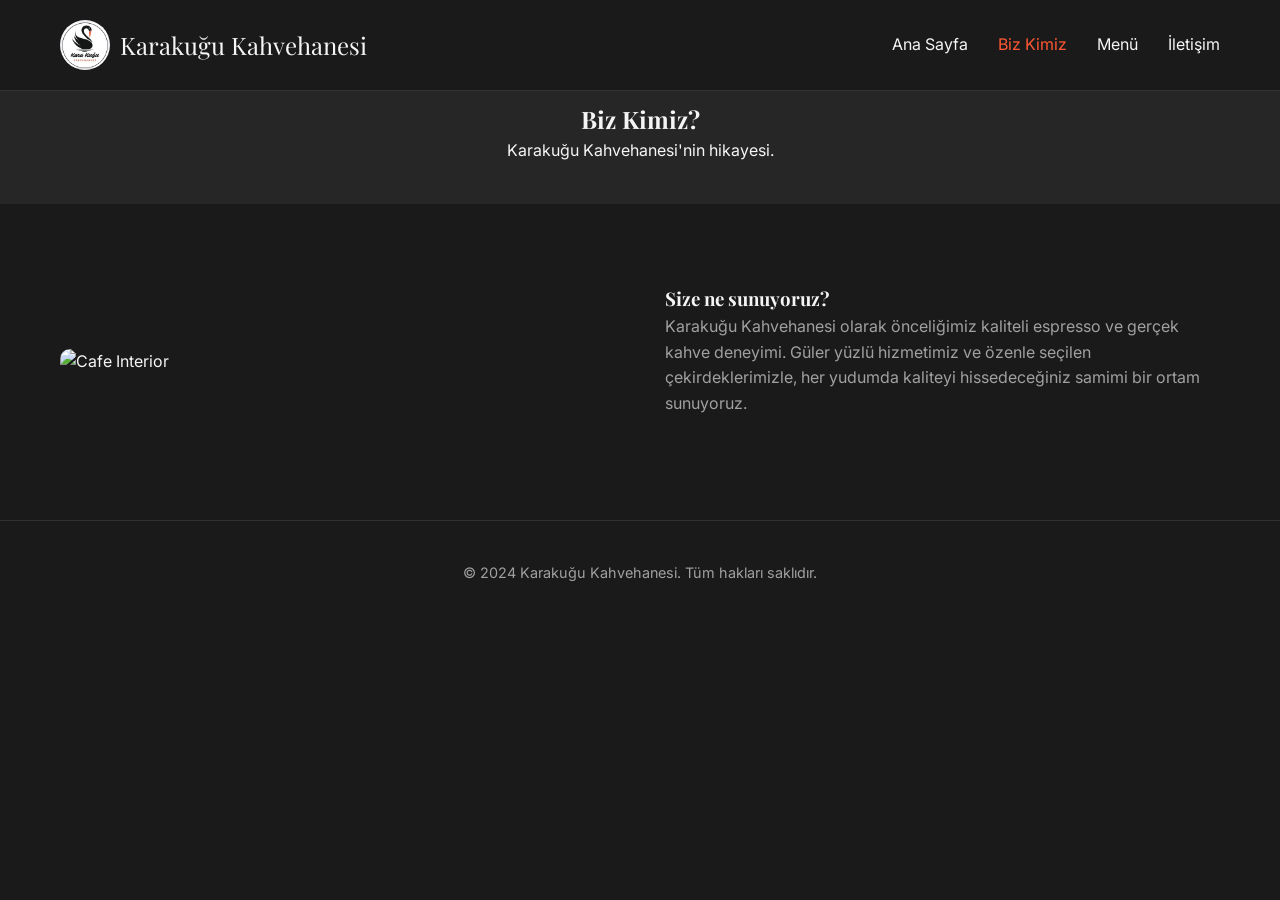
==== about/index.html @ eafd80fb "split sections into /about and /contact routes; update opening hours - Move about and contact sectio" ====
<!DOCTYPE html>
<html lang="tr">

<head>
    <meta charset="UTF-8">
    <meta name="viewport" content="width=device-width, initial-scale=1.0">
    <title>Biz Kimiz - Karakuğu Kahvehanesi</title>
    <link rel="icon" type="image/png" href="/assets/logo.png">
    <!-- Fonts -->
    <link rel="preconnect" href="https://fonts.googleapis.com">
    <link rel="preconnect" href="https://fonts.gstatic.com" crossorigin>
    <link
        href="https://fonts.googleapis.com/css2?family=Inter:wght@300;400;600&family=Playfair+Display:wght@700&display=swap"
        rel="stylesheet">
    <link rel="stylesheet" href="/style.css?v=3">
    <link rel="stylesheet" href="https://cdnjs.cloudflare.com/ajax/libs/font-awesome/6.0.0/css/all.min.css">
</head>

<body>

    <!-- Header -->
    <header>
        <div class="container">
            <nav>
                <a href="/" class="logo">
                    <img src="/assets/logo.png" alt="Karakuğu Logo">
                    <span>Karakuğu Kahvehanesi</span>
                </a>
                <ul class="nav-links">
                    <li><a href="/">Ana Sayfa</a></li>
                    <li><a href="/about" class="active" style="color: var(--accent-color);">Biz Kimiz</a></li>
                    <li><a href="/menu">Menü</a></li>
                    <li><a href="/contact">İletişim</a></li>
                </ul>
            </nav>
        </div>
    </header>

    <!-- Page Header -->
    <section class="page-header">
        <div class="container">
            <h1>Biz Kimiz?</h1>
            <p>Karakuğu Kahvehanesi'nin hikayesi.</p>
        </div>
    </section>

    <!-- About Content -->
    <section id="about">
        <div class="container">
            <div class="about-grid">
                <div class="about-image">
                    <img src="https://images.unsplash.com/photo-1497935586351-b67a49e012bf?q=80&w=2671&auto=format&fit=crop"
                        alt="Cafe Interior" style="width: 100%; border-radius: 10px;">
                </div>
                <div class="about-text">
                    <h3>Size ne sunuyoruz?</h3>
                    <p>Karakuğu Kahvehanesi olarak önceliğimiz kaliteli espresso ve gerçek kahve deneyimi. Güler yüzlü
                        hizmetimiz ve özenle seçilen çekirdeklerimizle, her yudumda kaliteyi hissedeceğiniz samimi bir
                        ortam sunuyoruz.</p>
                </div>
            </div>
        </div>
    </section>

    <footer>
        <div class="container">
            <p>&copy; 2024 Karakuğu Kahvehanesi. Tüm hakları saklıdır.</p>
        </div>
    </footer>

</body>

</html>
---- style.css ----
:root {
    --primary-color: #1a1a1a;
    --secondary-color: #f5f5f5;
    --accent-color: #ff5733;
    /* Orange-red from swan beak */
    --text-color: #f5f5f5;
    --muted-color: #a0a0a0;
    --card-bg: #262626;
    --font-heading: 'Playfair Display', serif;
    --font-body: 'Inter', sans-serif;
}

* {
    margin: 0;
    padding: 0;
    box-sizing: border-box;
}

body {
    background-color: var(--primary-color);
    color: var(--text-color);
    font-family: var(--font-body);
    line-height: 1.6;
    overflow-x: hidden;
}

h1,
h2,
h3,
h4 {
    font-family: var(--font-heading);
    font-weight: 700;
}

a {
    text-decoration: none;
    color: inherit;
    transition: 0.3s ease;
}

/* Utilities */
.container {
    max-width: 1200px;
    margin: 0 auto;
    padding: 0 20px;
}

.btn {
    display: inline-block;
    padding: 12px 30px;
    background-color: var(--accent-color);
    color: white;
    font-weight: 600;
    border-radius: 50px;
    font-size: 1rem;
    letter-spacing: 0.5px;
}

.btn:hover {
    transform: translateY(-2px);
    box-shadow: 0 5px 15px rgba(255, 87, 51, 0.4);
}

/* Header */
header {
    padding: 20px 0;
    position: fixed;
    width: 100%;
    top: 0;
    z-index: 100;
    background: rgba(26, 26, 26, 0.9);
    backdrop-filter: blur(10px);
    border-bottom: 1px solid rgba(255, 255, 255, 0.1);
}

nav {
    display: flex;
    justify-content: space-between;
    align-items: center;
}

.logo {
    display: flex;
    align-items: center;
    gap: 10px;
    font-family: var(--font-heading);
    font-size: 1.5rem;
}

.logo img {
    height: 50px;
    width: auto;
    border-radius: 50%;
}

.nav-links {
    display: flex;
    gap: 30px;
    list-style: none;
}

.nav-links a:hover {
    color: var(--accent-color);
}

.mobile-menu-btn {
    display: none;
    font-size: 1.5rem;
}

/* Hero Section */
.hero {
    height: 100vh;
    display: flex;
    align-items: center;
    justify-content: center;
    text-align: center;
    padding-top: 80px;
    background: linear-gradient(rgba(0, 0, 0, 0.7), rgba(0, 0, 0, 0.7)), url('https://images.unsplash.com/photo-1509042239860-f550ce710b93?q=80&w=2574&auto=format&fit=crop');
    background-size: cover;
    background-position: center;
}

.hero-content h1 {
    font-size: 4rem;
    margin-bottom: 1rem;
    line-height: 1.1;
}

.hero-content p {
    font-size: 1.25rem;
    color: var(--muted-color);
    margin-bottom: 2rem;
    max-width: 600px;
    margin-left: auto;
    margin-right: auto;
}

/* Section Common */
section {
    padding: 80px 0;
}

.section-title {
    font-size: 2.5rem;
    text-align: center;
    margin-bottom: 3rem;
    color: var(--accent-color);
}

/* Biz Kimiz */
.about-grid {
    display: grid;
    grid-template-columns: 1fr 1fr;
    gap: 50px;
    align-items: center;
}

.about-text p {
    margin-bottom: 1.5rem;
    color: var(--muted-color);
}

/* Contact */
.contact {
    background-color: var(--card-bg);
}

.contact-grid {
    display: grid;
    grid-template-columns: repeat(auto-fit, minmax(300px, 1fr));
    gap: 30px;
    text-align: center;
}

.contact-item {
    padding: 30px;
    background: var(--primary-color);
    border-radius: 10px;
    border: 1px solid rgba(255, 255, 255, 0.05);
}

.contact-item h3 {
    margin-bottom: 15px;
    color: var(--accent-color);
}

/* Menu Page */
.page-header {
    padding: 100px 0 40px;
    text-align: center;
    background-color: var(--card-bg);
}

.menu-category {
    margin-bottom: 60px;
}

.menu-category h2 {
    font-size: 2rem;
    margin-bottom: 30px;
    border-bottom: 1px solid var(--accent-color);
    display: inline-block;
    padding-bottom: 10px;
}

.menu-grid {
    display: grid;
    grid-template-columns: repeat(auto-fill, minmax(280px, 1fr));
    gap: 20px;
}

.menu-item {
    background: var(--card-bg);
    padding: 20px;
    border-radius: 8px;
    transition: 0.3s;
    border: 1px solid rgba(255, 255, 255, 0.05);
}

.menu-item:hover {
    border-color: var(--accent-color);
    transform: translateY(-5px);
}

.item-header {
    display: flex;
    justify-content: space-between;
    margin-bottom: 10px;
    font-weight: 700;
    font-family: var(--font-heading);
    font-size: 1.2rem;
}

.item-desc {
    color: var(--muted-color);
    font-size: 0.9rem;
}

.price {
    color: var(--accent-color);
}

/* Footer */
footer {
    padding: 40px 0;
    text-align: center;
    border-top: 1px solid rgba(255, 255, 255, 0.1);
    color: var(--muted-color);
    font-size: 0.9rem;
}

/* Tabs */
.tabs-container {
    display: flex;
    justify-content: center;
    gap: 15px;
    margin-bottom: 40px;
    flex-wrap: wrap;
    /* Wrap on very small screens */
}

.tab-btn {
    background: transparent;
    border: 1px solid var(--accent-color);
    color: var(--text-color);
    padding: 10px 25px;
    border-radius: 30px;
    cursor: pointer;
    font-size: 1rem;
    font-family: var(--font-body);
    transition: 0.3s;
}

.tab-btn:hover,
.tab-btn.active {
    background-color: var(--accent-color);
    color: white;
}

.menu-category-content {
    display: none;
    animation: fadeIn 0.5s ease;
}

.menu-category-content.active {
    display: block;
}

@keyframes fadeIn {
    from {
        opacity: 0;
        transform: translateY(10px);
    }

    to {
        opacity: 1;
        transform: translateY(0);
    }
}

/* Mobile Responsive */
@media (max-width: 768px) {
    .container {
        text-align: center;
    }

    /* Center Logo on Mobile */
    nav {
        justify-content: center;
    }

    .hero-content h1 {
        font-size: 2.5rem;
    }

    .nav-links {
        display: none;
    }

    .about-grid {
        grid-template-columns: 1fr;
        text-align: center;
    }

    .contact-grid {
        grid-template-columns: 1fr;
    }

    .menu-grid {
        justify-content: center;
    }

    .item-header {
        flex-direction: column;
        gap: 5px;
        align-items: center;
    }

    .tab-btn {
        flex: 1 1 auto;
        min-width: 100px;
    }

    /* Show only logo image on mobile */
    .logo span {
        display: none;
    }
}
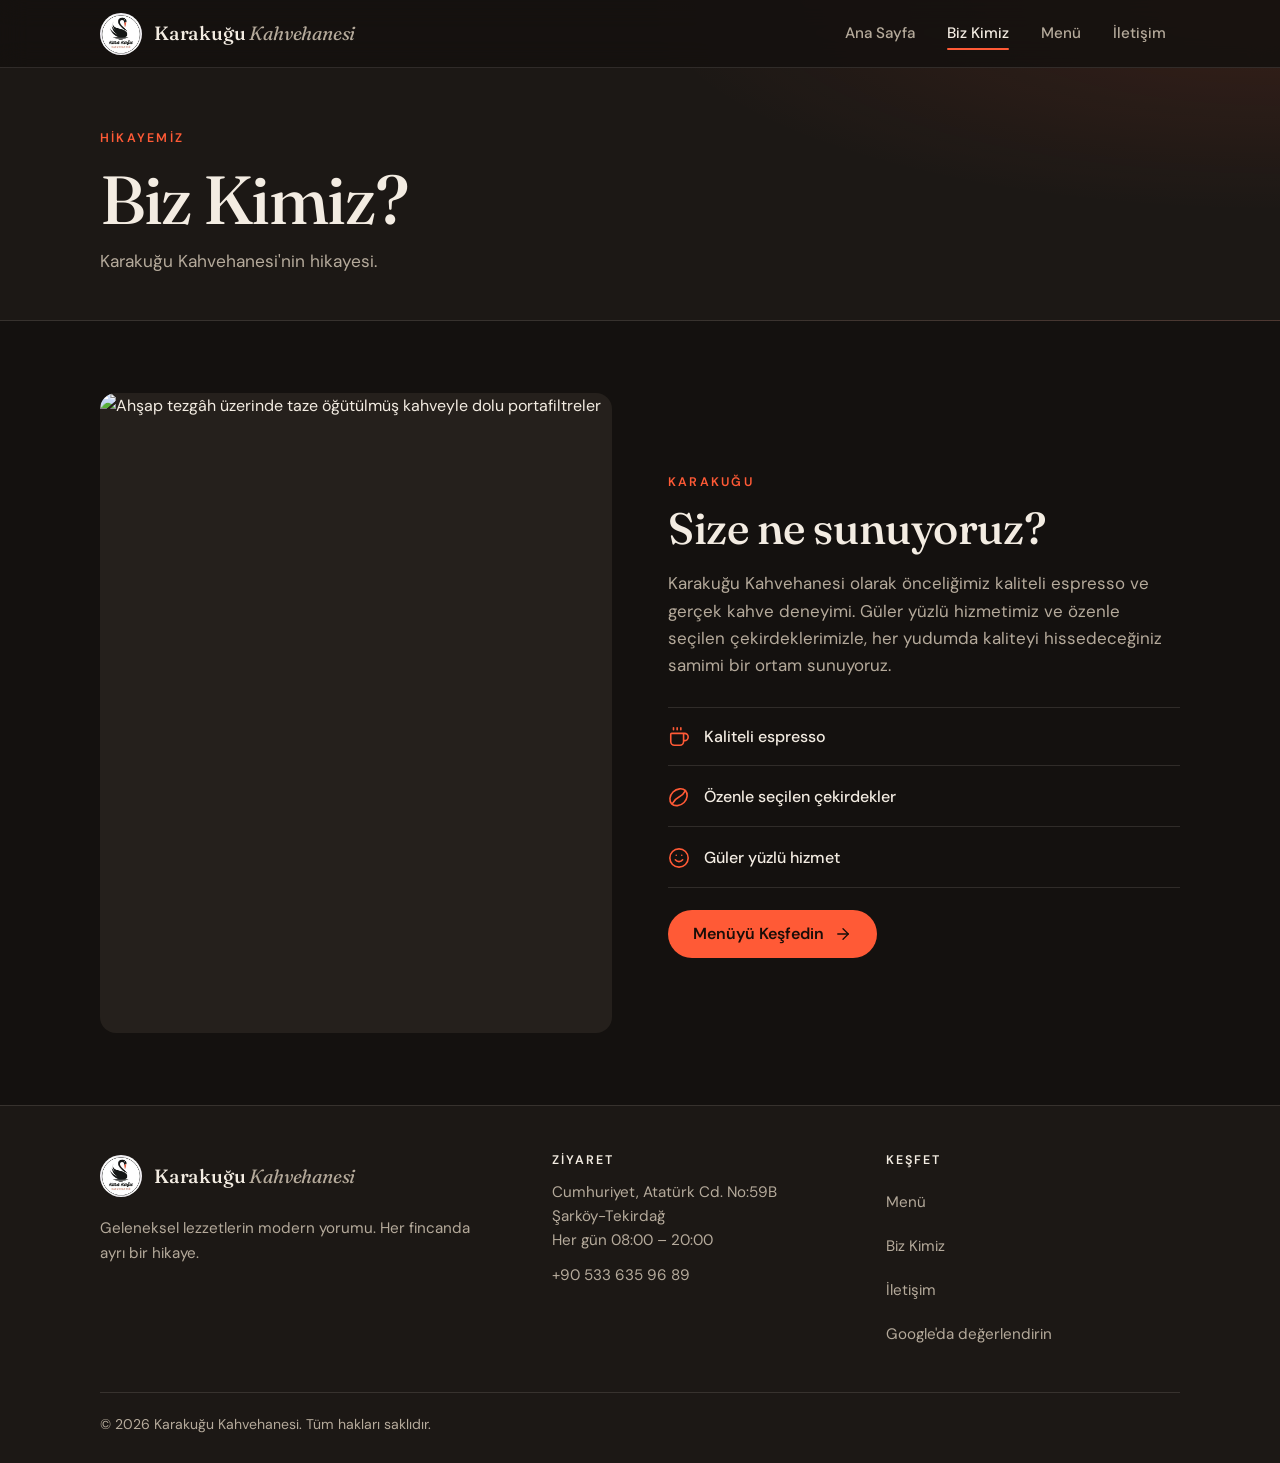
==== commit 7e7d7945: "redesign site: warm dark theme, list-style menu, mobile navigation - new visual system (Fraunces + D" ====
--- a/about/index.html
+++ b/about/index.html
@@ -5,66 +5,116 @@
     <meta charset="UTF-8">
     <meta name="viewport" content="width=device-width, initial-scale=1.0">
     <title>Biz Kimiz - Karakuğu Kahvehanesi</title>
+    <meta name="description" content="Karakuğu Kahvehanesi'nin hikayesi: kaliteli espresso, özenle seçilen çekirdekler ve güler yüzlü hizmet.">
+    <meta name="theme-color" content="#14110f">
+    <link rel="canonical" href="https://www.karakugukahvehanesi.com/about/">
+    <meta property="og:type" content="website">
+    <meta property="og:title" content="Biz Kimiz - Karakuğu Kahvehanesi">
+    <meta property="og:description" content="Karakuğu Kahvehanesi'nin hikayesi: kaliteli espresso, özenle seçilen çekirdekler ve güler yüzlü hizmet.">
+    <meta property="og:image" content="https://www.karakugukahvehanesi.com/assets/logo.png">
     <link rel="icon" type="image/png" href="/assets/logo.png">
+    <script>document.documentElement.classList.add('js');</script>
     <!-- Fonts -->
     <link rel="preconnect" href="https://fonts.googleapis.com">
     <link rel="preconnect" href="https://fonts.gstatic.com" crossorigin>
     <link
-        href="https://fonts.googleapis.com/css2?family=Inter:wght@300;400;600&family=Playfair+Display:wght@700&display=swap"
+        href="https://fonts.googleapis.com/css2?family=DM+Sans:opsz,wght@9..40,400..700&family=Fraunces:ital,opsz,wght@0,9..144,400..700;1,9..144,400..700&display=swap"
         rel="stylesheet">
-    <link rel="stylesheet" href="/style.css?v=3">
-    <link rel="stylesheet" href="https://cdnjs.cloudflare.com/ajax/libs/font-awesome/6.0.0/css/all.min.css">
+    <link rel="stylesheet" href="/style.css?v=16">
+    <script src="/script.js?v=16" defer></script>
 </head>
 
 <body>
+    <a class="skip-link" href="#main">İçeriğe geç</a>
 
     <!-- Header -->
-    <header>
-        <div class="container">
-            <nav>
-                <a href="/" class="logo">
-                    <img src="/assets/logo.png" alt="Karakuğu Logo">
-                    <span>Karakuğu Kahvehanesi</span>
-                </a>
-                <ul class="nav-links">
+    <header class="site-header">
+        <div class="container nav">
+            <a href="/" class="brand" aria-label="Karakuğu Kahvehanesi, ana sayfa">
+                <img src="/assets/logo.png" alt="" width="42" height="42">
+                <span>Karakuğu <em>Kahvehanesi</em></span>
+            </a>
+            <button class="nav-toggle" type="button" aria-expanded="false" aria-controls="site-nav"
+                aria-label="Menüyü aç">
+                <svg class="icon icon-open" viewBox="0 0 24 24" aria-hidden="true" focusable="false"><path d="M4 7h16"/><path d="M4 12h16"/><path d="M4 17h16"/></svg>
+                <svg class="icon icon-close" viewBox="0 0 24 24" aria-hidden="true" focusable="false"><path d="M18 6 6 18"/><path d="m6 6 12 12"/></svg>
+            </button>
+            <nav id="site-nav" class="site-nav" aria-label="Ana menü">
+                <ul>
                     <li><a href="/">Ana Sayfa</a></li>
-                    <li><a href="/about" class="active" style="color: var(--accent-color);">Biz Kimiz</a></li>
-                    <li><a href="/menu">Menü</a></li>
-                    <li><a href="/contact">İletişim</a></li>
+                    <li><a href="/about/" aria-current="page">Biz Kimiz</a></li>
+                    <li><a href="/menu/">Menü</a></li>
+                    <li><a href="/contact/">İletişim</a></li>
                 </ul>
             </nav>
         </div>
     </header>
 
-    <!-- Page Header -->
-    <section class="page-header">
-        <div class="container">
-            <h1>Biz Kimiz?</h1>
-            <p>Karakuğu Kahvehanesi'nin hikayesi.</p>
-        </div>
-    </section>
+    <main id="main">
+        <section class="page-header">
+            <div class="container">
+                <span class="eyebrow">Hikayemiz</span>
+                <h1>Biz Kimiz?</h1>
+                <p>Karakuğu Kahvehanesi'nin hikayesi.</p>
+            </div>
+        </section>
 
-    <!-- About Content -->
-    <section id="about">
-        <div class="container">
-            <div class="about-grid">
-                <div class="about-image">
-                    <img src="https://images.unsplash.com/photo-1497935586351-b67a49e012bf?q=80&w=2671&auto=format&fit=crop"
-                        alt="Cafe Interior" style="width: 100%; border-radius: 10px;">
-                </div>
-                <div class="about-text">
-                    <h3>Size ne sunuyoruz?</h3>
-                    <p>Karakuğu Kahvehanesi olarak önceliğimiz kaliteli espresso ve gerçek kahve deneyimi. Güler yüzlü
-                        hizmetimiz ve özenle seçilen çekirdeklerimizle, her yudumda kaliteyi hissedeceğiniz samimi bir
-                        ortam sunuyoruz.</p>
+        <section class="section">
+            <div class="container">
+                <div class="split">
+                    <div class="split-media">
+                        <img src="https://images.unsplash.com/photo-1497935586351-b67a49e012bf?q=70&w=1200&auto=format&fit=crop" alt="Ahşap tezgâh üzerinde taze öğütülmüş kahveyle dolu portafiltreler" width="1200" height="800">
+                    </div>
+                    <div class="split-text">
+                        <span class="eyebrow">Karakuğu</span>
+                        <h2>Size ne sunuyoruz?</h2>
+                        <p>Karakuğu Kahvehanesi olarak önceliğimiz kaliteli espresso ve gerçek kahve deneyimi. Güler
+                            yüzlü hizmetimiz ve özenle seçilen çekirdeklerimizle, her yudumda kaliteyi hissedeceğiniz
+                            samimi bir ortam sunuyoruz.</p>
+                        <ul class="values">
+                            <li><svg class="icon" viewBox="0 0 24 24" aria-hidden="true" focusable="false"><path d="M10 2v2"/><path d="M14 2v2"/><path d="M6 2v2"/><path d="M16 8a1 1 0 0 1 1 1v8a4 4 0 0 1-4 4H7a4 4 0 0 1-4-4V9a1 1 0 0 1 1-1h14a4 4 0 1 1 0 8h-1"/></svg> Kaliteli espresso</li>
+                            <li><svg class="icon" viewBox="0 0 24 24" aria-hidden="true" focusable="false"><path d="M19 5c3 3 2.5 9-1.5 13S7 22.500 4 19.500 1.500 10.500 5.500 6.500 16 2 19 5z"/><path d="M5 19c2-4 3-5 7-7s5-3 7-7"/></svg> Özenle seçilen çekirdekler</li>
+                            <li><svg class="icon" viewBox="0 0 24 24" aria-hidden="true" focusable="false"><circle cx="12" cy="12" r="10"/><path d="M8 14s1.500 2 4 2 4-2 4-2"/><path d="M9 9h.01"/><path d="M15 9h.01"/></svg> Güler yüzlü hizmet</li>
+                        </ul>
+                        <a href="/menu/" class="btn btn--primary">Menüyü Keşfedin <svg class="icon icon--sm" viewBox="0 0 24 24" aria-hidden="true" focusable="false"><path d="M5 12h14"/><path d="m12 5 7 7-7 7"/></svg></a>
+                    </div>
                 </div>
             </div>
-        </div>
-    </section>
+        </section>
+    </main>
 
-    <footer>
+    <footer class="site-footer">
         <div class="container">
-            <p>&copy; 2024 Karakuğu Kahvehanesi. Tüm hakları saklıdır.</p>
+            <div class="footer-grid">
+                <div class="footer-brand">
+                    <a href="/" class="brand" aria-label="Karakuğu Kahvehanesi, ana sayfa">
+                        <img src="/assets/logo.png" alt="" width="42" height="42" loading="lazy">
+                        <span>Karakuğu <em>Kahvehanesi</em></span>
+                    </a>
+                    <p>Geleneksel lezzetlerin modern yorumu. Her fincanda ayrı bir hikaye.</p>
+                </div>
+                <div>
+                    <h2>Ziyaret</h2>
+                    <address>
+                        Cumhuriyet, Atatürk Cd. No:59B<br>
+                        Şarköy-Tekirdağ<br>
+                        Her gün 08:00 – 20:00<br>
+                        <a href="tel:+905336359689">+90 533 635 96 89</a>
+                    </address>
+                </div>
+                <div>
+                    <h2>Keşfet</h2>
+                    <ul>
+                        <li><a href="/menu/">Menü</a></li>
+                        <li><a href="/about/">Biz Kimiz</a></li>
+                        <li><a href="/contact/">İletişim</a></li>
+                        <li><a href="https://maps.google.com/?cid=2510651798186895767" target="_blank" rel="noopener">Google'da değerlendirin</a></li>
+                    </ul>
+                </div>
+            </div>
+            <div class="footer-bottom">
+                <p>&copy; 2026 Karakuğu Kahvehanesi. Tüm hakları saklıdır.</p>
+            </div>
         </div>
     </footer>
 
--- a/style.css
+++ b/style.css
@@ -1,349 +1,1259 @@
+/* ==========================================================================
+   Karakuğu Kahvehanesi
+   Tokens → base → layout → components → pages → responsive
+   ========================================================================== */
+
 :root {
-    --primary-color: #1a1a1a;
-    --secondary-color: #f5f5f5;
-    --accent-color: #ff5733;
-    /* Orange-red from swan beak */
-    --text-color: #f5f5f5;
-    --muted-color: #a0a0a0;
-    --card-bg: #262626;
-    --font-heading: 'Playfair Display', serif;
-    --font-body: 'Inter', sans-serif;
+    /* Colour: warm espresso darks, cream text, swan-beak accent */
+    --bg: #14110f;
+    --surface: #1c1815;
+    --surface-2: #25201c;
+    --line: rgba(243, 236, 226, 0.12);
+    --line-strong: rgba(243, 236, 226, 0.24);
+    --text: #f3ece2;
+    --muted: #b5aa9b;
+    --accent: #ff5a36;
+    --accent-hover: #ff7655;
+    --accent-ink: #1a0d08;
+    --accent-soft: rgba(255, 90, 54, 0.12);
+    --star: #f5b942;
+
+    /* Type */
+    --font-display: 'Fraunces', Georgia, 'Times New Roman', serif;
+    --font-body: 'DM Sans', system-ui, -apple-system, 'Segoe UI', sans-serif;
+
+    /* Shape & rhythm */
+    --radius: 16px;
+    --radius-sm: 10px;
+    --container: 1120px;
+    --gutter: 20px;
+    --header-h: 68px;
+    --ease: cubic-bezier(0.2, 0.7, 0.2, 1);
+}
+
+/* --------------------------------------------------------------------------
+   Base
+   -------------------------------------------------------------------------- */
+
+*,
+*::before,
+*::after {
+    box-sizing: border-box;
 }
 
 * {
     margin: 0;
     padding: 0;
-    box-sizing: border-box;
+}
+
+html {
+    -webkit-text-size-adjust: 100%;
+    scroll-padding-top: calc(var(--header-h) + 16px);
 }
 
 body {
-    background-color: var(--primary-color);
-    color: var(--text-color);
+    background-color: var(--bg);
+    color: var(--text);
     font-family: var(--font-body);
+    font-size: 1rem;
     line-height: 1.6;
-    overflow-x: hidden;
+    min-height: 100vh;
+    min-height: 100dvh;
+    display: flex;
+    flex-direction: column;
+    overflow-x: clip;
+    -webkit-font-smoothing: antialiased;
+}
+
+main {
+    flex: 1;
+}
+
+img,
+svg,
+iframe {
+    display: block;
+    max-width: 100%;
+}
+
+/* width/height attributes only reserve space; CSS decides the rendered size */
+img {
+    height: auto;
 }
 
 h1,
 h2,
-h3,
-h4 {
-    font-family: var(--font-heading);
-    font-weight: 700;
+h3 {
+    font-family: var(--font-display);
+    font-weight: 500;
+    line-height: 1.1;
+    letter-spacing: -0.01em;
+    text-wrap: balance;
+}
+
+p {
+    text-wrap: pretty;
+}
+
+/* The display face has a very ornate ampersand; headings borrow the body one */
+.amp {
+    font-family: var(--font-body);
+    font-weight: 400;
+    font-size: 0.86em;
 }
 
 a {
+    color: inherit;
     text-decoration: none;
-    color: inherit;
-    transition: 0.3s ease;
-}
-
-/* Utilities */
+}
+
+ul {
+    list-style: none;
+}
+
+:focus-visible {
+    outline: 2px solid var(--accent);
+    outline-offset: 3px;
+    border-radius: 4px;
+}
+
+::selection {
+    background: var(--accent);
+    color: var(--accent-ink);
+}
+
+.skip-link {
+    position: absolute;
+    left: 16px;
+    top: -100px;
+    z-index: 200;
+    padding: 10px 16px;
+    background: var(--accent);
+    color: var(--accent-ink);
+    font-weight: 600;
+    border-radius: var(--radius-sm);
+}
+
+.skip-link:focus {
+    top: 12px;
+}
+
+/* --------------------------------------------------------------------------
+   Layout helpers
+   -------------------------------------------------------------------------- */
+
 .container {
-    max-width: 1200px;
+    width: 100%;
+    max-width: var(--container);
     margin: 0 auto;
-    padding: 0 20px;
-}
+    padding: 0 var(--gutter);
+}
+
+.section {
+    padding: 72px 0;
+}
+
+.section--tint {
+    background: var(--surface);
+    border-block: 1px solid var(--line);
+}
+
+.eyebrow {
+    display: inline-block;
+    font-size: 0.78rem;
+    font-weight: 600;
+    letter-spacing: 0.18em;
+    text-transform: uppercase;
+    color: var(--accent);
+}
+
+.section-head {
+    display: flex;
+    align-items: flex-end;
+    justify-content: space-between;
+    gap: 24px;
+    margin-bottom: 36px;
+}
+
+.section-head h2 {
+    font-size: clamp(1.9rem, 4.2vw, 2.75rem);
+    margin-top: 10px;
+}
+
+.icon {
+    width: 22px;
+    height: 22px;
+    flex: none;
+    fill: none;
+    stroke: currentColor;
+    stroke-width: 1.75;
+    stroke-linecap: round;
+    stroke-linejoin: round;
+}
+
+.icon--sm {
+    width: 18px;
+    height: 18px;
+}
+
+/* --------------------------------------------------------------------------
+   Buttons & links
+   -------------------------------------------------------------------------- */
 
 .btn {
+    display: inline-flex;
+    align-items: center;
+    justify-content: center;
+    gap: 10px;
+    min-height: 48px;
+    padding: 12px 24px;
+    border: 1px solid transparent;
+    border-radius: 999px;
+    font-family: var(--font-body);
+    font-size: 1rem;
+    font-weight: 600;
+    line-height: 1.2;
+    cursor: pointer;
+    touch-action: manipulation;
+    transition: background-color 0.2s var(--ease), border-color 0.2s var(--ease), color 0.2s var(--ease), transform 0.2s var(--ease);
+}
+
+.btn:active {
+    transform: scale(0.97);
+}
+
+.btn--primary {
+    background: var(--accent);
+    color: var(--accent-ink);
+}
+
+.btn--primary:hover {
+    background: var(--accent-hover);
+}
+
+.btn--ghost {
+    border-color: var(--line-strong);
+    color: var(--text);
+    background: rgba(20, 17, 15, 0.35);
+}
+
+.btn--ghost:hover {
+    border-color: var(--text);
+}
+
+.text-link {
+    display: inline-flex;
+    align-items: center;
+    gap: 8px;
+    min-height: 44px;
+    font-weight: 600;
+    color: var(--accent);
+    transition: color 0.2s var(--ease), gap 0.2s var(--ease);
+}
+
+.text-link:hover {
+    color: var(--accent-hover);
+    gap: 12px;
+}
+
+/* --------------------------------------------------------------------------
+   Header & navigation
+   -------------------------------------------------------------------------- */
+
+.site-header {
+    position: fixed;
+    inset: 0 0 auto 0;
+    z-index: 100;
+    height: var(--header-h);
+    background: rgba(20, 17, 15, 0.86);
+    -webkit-backdrop-filter: blur(14px);
+    backdrop-filter: blur(14px);
+    border-bottom: 1px solid var(--line);
+}
+
+.nav {
+    height: 100%;
+    display: flex;
+    align-items: center;
+    justify-content: space-between;
+    gap: 16px;
+}
+
+.brand {
+    display: inline-flex;
+    align-items: center;
+    gap: 12px;
+    min-height: 44px;
+    font-family: var(--font-display);
+    font-size: 1.2rem;
+    font-weight: 500;
+    letter-spacing: -0.01em;
+    white-space: nowrap;
+}
+
+.brand img {
+    width: 42px;
+    height: 42px;
+    border-radius: 50%;
+    object-fit: cover;
+}
+
+.brand em {
+    font-style: italic;
+    font-weight: 400;
+    color: var(--muted);
+}
+
+.site-nav ul {
+    display: flex;
+    align-items: center;
+    gap: 4px;
+}
+
+.site-nav a {
+    position: relative;
+    display: inline-flex;
+    align-items: center;
+    min-height: 44px;
+    padding: 0 14px;
+    font-size: 0.95rem;
+    font-weight: 500;
+    color: var(--muted);
+    border-radius: 999px;
+    transition: color 0.2s var(--ease), background-color 0.2s var(--ease);
+}
+
+.site-nav a:hover {
+    color: var(--text);
+}
+
+.site-nav a[aria-current="page"] {
+    color: var(--text);
+}
+
+.site-nav a[aria-current="page"]::after {
+    content: "";
+    position: absolute;
+    left: 14px;
+    right: 14px;
+    bottom: 6px;
+    height: 2px;
+    border-radius: 2px;
+    background: var(--accent);
+}
+
+.nav-toggle {
+    display: none;
+    width: 44px;
+    height: 44px;
+    align-items: center;
+    justify-content: center;
+    background: transparent;
+    border: 1px solid var(--line-strong);
+    border-radius: 12px;
+    color: var(--text);
+    cursor: pointer;
+    touch-action: manipulation;
+}
+
+.nav-toggle .icon-close {
+    display: none;
+}
+
+.nav-toggle[aria-expanded="true"] .icon-open {
+    display: none;
+}
+
+.nav-toggle[aria-expanded="true"] .icon-close {
+    display: block;
+}
+
+/* --------------------------------------------------------------------------
+   Hero (home)
+   -------------------------------------------------------------------------- */
+
+.hero {
+    position: relative;
+    isolation: isolate;
+    min-height: min(86vh, 820px);
+    min-height: min(86svh, 820px);
+    display: flex;
+    align-items: flex-end;
+    padding: calc(var(--header-h) + 56px) 0 96px;
+}
+
+.hero-bg {
+    position: absolute;
+    inset: 0;
+    z-index: -2;
+    width: 100%;
+    height: 100%;
+    object-fit: cover;
+}
+
+.hero::before {
+    content: "";
+    position: absolute;
+    inset: 0;
+    z-index: -1;
+    background:
+        linear-gradient(to top, var(--bg) 0%, rgba(20, 17, 15, 0.82) 38%, rgba(20, 17, 15, 0.45) 100%),
+        linear-gradient(to right, rgba(20, 17, 15, 0.7), rgba(20, 17, 15, 0));
+}
+
+.hero-content {
+    max-width: 680px;
+}
+
+.hero h1 {
+    font-size: clamp(2.9rem, 9.5vw, 5.75rem);
+    line-height: 0.98;
+    letter-spacing: -0.025em;
+    margin: 18px 0 22px;
+}
+
+.hero h1 em {
+    display: block;
+    font-style: italic;
+    font-weight: 400;
+    color: var(--accent);
+}
+
+.hero-lead {
+    max-width: 30em;
+    font-size: clamp(1.05rem, 2.2vw, 1.25rem);
+    color: var(--text);
+    opacity: 0.86;
+}
+
+.hero-actions {
+    display: flex;
+    flex-wrap: wrap;
+    gap: 12px;
+    margin-top: 32px;
+}
+
+/* Visit strip that overlaps the hero bottom */
+.visit {
+    position: relative;
+    z-index: 1;
+    margin-top: -48px;
+}
+
+.visit-grid {
+    display: grid;
+    grid-template-columns: repeat(3, 1fr);
+    background: var(--surface);
+    border: 1px solid var(--line);
+    border-radius: var(--radius);
+    overflow: hidden;
+}
+
+.visit-item {
+    display: flex;
+    gap: 14px;
+    padding: 24px;
+    border-left: 1px solid var(--line);
+}
+
+.visit-item:first-child {
+    border-left: 0;
+}
+
+.visit-item .icon {
+    margin-top: 2px;
+    color: var(--accent);
+}
+
+.visit-item h2 {
+    font-family: var(--font-body);
+    font-size: 0.78rem;
+    font-weight: 600;
+    letter-spacing: 0.16em;
+    text-transform: uppercase;
+    color: var(--muted);
+    margin-bottom: 6px;
+}
+
+.visit-item p,
+.visit-item a {
+    font-size: 1rem;
+    font-weight: 500;
+    line-height: 1.45;
+}
+
+.visit-item a {
     display: inline-block;
-    padding: 12px 30px;
-    background-color: var(--accent-color);
-    color: white;
-    font-weight: 600;
-    border-radius: 50px;
-    font-size: 1rem;
-    letter-spacing: 0.5px;
-}
-
-.btn:hover {
-    transform: translateY(-2px);
-    box-shadow: 0 5px 15px rgba(255, 87, 51, 0.4);
-}
-
-/* Header */
-header {
-    padding: 20px 0;
-    position: fixed;
-    width: 100%;
-    top: 0;
-    z-index: 100;
-    background: rgba(26, 26, 26, 0.9);
-    backdrop-filter: blur(10px);
-    border-bottom: 1px solid rgba(255, 255, 255, 0.1);
-}
-
-nav {
-    display: flex;
-    justify-content: space-between;
-    align-items: center;
-}
-
-.logo {
-    display: flex;
-    align-items: center;
+    padding-block: 12px;
+    margin-block: -12px;
+    transition: color 0.2s var(--ease);
+}
+
+.visit-item a:hover {
+    color: var(--accent);
+}
+
+/* Category cards */
+.cat-grid {
+    display: grid;
+    grid-template-columns: repeat(4, 1fr);
+    gap: 16px;
+}
+
+.cat-card {
+    position: relative;
+    display: flex;
+    flex-direction: column;
     gap: 10px;
-    font-family: var(--font-heading);
-    font-size: 1.5rem;
-}
-
-.logo img {
-    height: 50px;
-    width: auto;
-    border-radius: 50%;
-}
-
-.nav-links {
-    display: flex;
-    gap: 30px;
-    list-style: none;
-}
-
-.nav-links a:hover {
-    color: var(--accent-color);
-}
-
-.mobile-menu-btn {
-    display: none;
-    font-size: 1.5rem;
-}
-
-/* Hero Section */
-.hero {
-    height: 100vh;
-    display: flex;
-    align-items: center;
-    justify-content: center;
-    text-align: center;
-    padding-top: 80px;
-    background: linear-gradient(rgba(0, 0, 0, 0.7), rgba(0, 0, 0, 0.7)), url('https://images.unsplash.com/photo-1509042239860-f550ce710b93?q=80&w=2574&auto=format&fit=crop');
-    background-size: cover;
-    background-position: center;
-}
-
-.hero-content h1 {
-    font-size: 4rem;
-    margin-bottom: 1rem;
-    line-height: 1.1;
-}
-
-.hero-content p {
-    font-size: 1.25rem;
-    color: var(--muted-color);
-    margin-bottom: 2rem;
-    max-width: 600px;
-    margin-left: auto;
-    margin-right: auto;
-}
-
-/* Section Common */
-section {
-    padding: 80px 0;
-}
-
-.section-title {
-    font-size: 2.5rem;
-    text-align: center;
-    margin-bottom: 3rem;
-    color: var(--accent-color);
-}
-
-/* Biz Kimiz */
-.about-grid {
+    min-height: 168px;
+    padding: 22px;
+    background: var(--surface);
+    border: 1px solid var(--line);
+    border-radius: var(--radius);
+    transition: border-color 0.25s var(--ease), background-color 0.25s var(--ease), transform 0.25s var(--ease);
+}
+
+.cat-card:hover {
+    border-color: var(--accent);
+    background: var(--surface-2);
+    transform: translateY(-3px);
+}
+
+.cat-card h3 {
+    font-size: 1.4rem;
+}
+
+.cat-card p {
+    font-size: 0.93rem;
+    color: var(--muted);
+    line-height: 1.5;
+}
+
+.cat-card .icon {
+    margin-top: auto;
+    color: var(--muted);
+    transition: color 0.25s var(--ease), transform 0.25s var(--ease);
+}
+
+.cat-card:hover .icon {
+    color: var(--accent);
+    transform: translateX(4px);
+}
+
+/* Story teaser (home) + about */
+.split {
     display: grid;
     grid-template-columns: 1fr 1fr;
-    gap: 50px;
-    align-items: center;
-}
-
-.about-text p {
-    margin-bottom: 1.5rem;
-    color: var(--muted-color);
-}
-
-/* Contact */
-.contact {
-    background-color: var(--card-bg);
-}
-
-.contact-grid {
+    gap: 56px;
+    align-items: center;
+}
+
+.split-media img {
+    width: 100%;
+    aspect-ratio: 4 / 5;
+    object-fit: cover;
+    border-radius: var(--radius);
+    background: var(--surface-2);
+}
+
+.split-text h2 {
+    font-size: clamp(1.9rem, 4.2vw, 2.75rem);
+    margin: 10px 0 18px;
+}
+
+.split-text p {
+    color: var(--muted);
+    font-size: 1.06rem;
+    max-width: 34em;
+}
+
+.split-text .text-link,
+.split-text .btn {
+    margin-top: 22px;
+}
+
+.values {
     display: grid;
-    grid-template-columns: repeat(auto-fit, minmax(300px, 1fr));
-    gap: 30px;
-    text-align: center;
-}
-
-.contact-item {
-    padding: 30px;
-    background: var(--primary-color);
-    border-radius: 10px;
-    border: 1px solid rgba(255, 255, 255, 0.05);
-}
-
-.contact-item h3 {
-    margin-bottom: 15px;
-    color: var(--accent-color);
-}
-
-/* Menu Page */
+    gap: 2px;
+    margin-top: 28px;
+    border-top: 1px solid var(--line);
+}
+
+.values li {
+    display: flex;
+    align-items: center;
+    gap: 14px;
+    padding: 16px 0;
+    border-bottom: 1px solid var(--line);
+    font-weight: 500;
+}
+
+.values .icon {
+    color: var(--accent);
+}
+
+/* Review band */
+.review-band {
+    display: flex;
+    align-items: center;
+    justify-content: space-between;
+    gap: 24px;
+    flex-wrap: wrap;
+    padding: 32px;
+    background:
+        radial-gradient(120% 140% at 100% 0%, var(--accent-soft), transparent 60%),
+        var(--surface);
+    border: 1px solid var(--line);
+    border-radius: var(--radius);
+}
+
+.review-band h2 {
+    font-size: clamp(1.5rem, 3.2vw, 2rem);
+    margin-top: 8px;
+}
+
+.stars {
+    color: var(--star);
+    letter-spacing: 0.16em;
+    font-size: 1rem;
+}
+
+/* --------------------------------------------------------------------------
+   Inner page header
+   -------------------------------------------------------------------------- */
+
 .page-header {
-    padding: 100px 0 40px;
-    text-align: center;
-    background-color: var(--card-bg);
-}
-
-.menu-category {
-    margin-bottom: 60px;
-}
-
-.menu-category h2 {
-    font-size: 2rem;
-    margin-bottom: 30px;
-    border-bottom: 1px solid var(--accent-color);
-    display: inline-block;
-    padding-bottom: 10px;
-}
-
-.menu-grid {
+    padding: calc(var(--header-h) + 56px) 0 44px;
+    background:
+        radial-gradient(90% 120% at 100% 0%, var(--accent-soft), transparent 55%),
+        var(--surface);
+    border-bottom: 1px solid var(--line);
+}
+
+.page-header h1 {
+    font-size: clamp(2.5rem, 7vw, 4.25rem);
+    letter-spacing: -0.02em;
+    margin-top: 12px;
+}
+
+.page-header p {
+    margin-top: 12px;
+    font-size: 1.08rem;
+    color: var(--muted);
+    max-width: 32em;
+}
+
+/* Rate bar (menu) */
+.rate-bar {
+    max-width: 100%;
+    display: inline-flex;
+    align-items: center;
+    gap: 10px;
+    min-height: 44px;
+    padding: 8px 16px;
+    margin-bottom: 24px;
+    border: 1px solid var(--line-strong);
+    border-radius: 999px;
+    font-size: 0.9rem;
+    font-weight: 500;
+    white-space: nowrap;
+    transition: border-color 0.2s var(--ease), background-color 0.2s var(--ease);
+}
+
+.rate-bar:hover {
+    border-color: var(--accent);
+    background: var(--accent-soft);
+}
+
+.rate-bar .icon {
+    color: var(--accent);
+}
+
+/* --------------------------------------------------------------------------
+   Menu
+   -------------------------------------------------------------------------- */
+
+.menu-nav {
+    position: sticky;
+    top: var(--header-h);
+    z-index: 50;
+    background: rgba(20, 17, 15, 0.92);
+    -webkit-backdrop-filter: blur(14px);
+    backdrop-filter: blur(14px);
+    border-bottom: 1px solid var(--line);
+}
+
+.menu-nav .container {
+    padding: 0;
+}
+
+.menu-nav ul {
+    display: flex;
+    gap: 8px;
+    padding: 12px var(--gutter);
+    scroll-padding-inline: var(--gutter);
+    overflow-x: auto;
+    scrollbar-width: none;
+    -webkit-overflow-scrolling: touch;
+}
+
+.menu-nav ul::-webkit-scrollbar {
+    display: none;
+}
+
+.menu-nav a {
+    display: inline-flex;
+    align-items: center;
+    min-height: 44px;
+    padding: 0 18px;
+    border: 1px solid var(--line-strong);
+    border-radius: 999px;
+    font-size: 0.95rem;
+    font-weight: 500;
+    color: var(--muted);
+    white-space: nowrap;
+    transition: background-color 0.2s var(--ease), border-color 0.2s var(--ease), color 0.2s var(--ease);
+}
+
+.menu-nav a:hover {
+    color: var(--text);
+    border-color: var(--text);
+}
+
+.menu-nav a.is-active {
+    background: var(--accent);
+    border-color: var(--accent);
+    color: var(--accent-ink);
+    font-weight: 600;
+}
+
+.menu-body {
+    padding: 16px 0 88px;
+}
+
+.menu-section {
+    padding-top: 48px;
+    /* html already has scroll-padding for the header; this adds the category bar */
+    scroll-margin-top: 44px;
+}
+
+.menu-section > h2 {
+    font-size: clamp(1.9rem, 5vw, 2.6rem);
+    padding-bottom: 16px;
+    border-bottom: 1px solid var(--line-strong);
+}
+
+.menu-group {
+    margin-top: 28px;
+}
+
+.menu-group h3 {
+    font-family: var(--font-body);
+    font-size: 0.78rem;
+    font-weight: 600;
+    letter-spacing: 0.18em;
+    text-transform: uppercase;
+    color: var(--accent);
+    margin-bottom: 6px;
+}
+
+.menu-list {
+    columns: 2;
+    column-gap: 64px;
+}
+
+.menu-list li {
+    display: flex;
+    align-items: baseline;
+    gap: 10px;
+    min-height: 48px;
+    padding: 12px 0;
+    break-inside: avoid;
+    border-bottom: 1px solid var(--line);
+}
+
+.item-name {
+    font-size: 1.06rem;
+    font-weight: 500;
+}
+
+.leader {
+    flex: 1;
+    min-width: 20px;
+    border-bottom: 1px dotted var(--line-strong);
+    transform: translateY(-4px);
+}
+
+.price {
+    font-weight: 600;
+    color: var(--accent);
+    white-space: nowrap;
+    font-variant-numeric: tabular-nums;
+}
+
+.extras {
+    margin-top: 36px;
+    padding: 24px;
+    background: var(--surface);
+    border: 1px solid var(--line);
+    border-radius: var(--radius);
+}
+
+.extras-head {
+    display: flex;
+    align-items: center;
+    justify-content: space-between;
+    gap: 16px;
+    flex-wrap: wrap;
+}
+
+.extras-head h3 {
+    font-size: 1.3rem;
+}
+
+.extras-head .price {
+    padding: 6px 12px;
+    background: var(--accent-soft);
+    border-radius: 999px;
+    font-size: 0.92rem;
+}
+
+.chips {
+    display: flex;
+    flex-wrap: wrap;
+    gap: 8px;
+    margin-top: 16px;
+}
+
+.chips li {
+    padding: 8px 14px;
+    border: 1px solid var(--line-strong);
+    border-radius: 999px;
+    font-size: 0.95rem;
+    line-height: 1.3;
+}
+
+/* --------------------------------------------------------------------------
+   Contact
+   -------------------------------------------------------------------------- */
+
+.contact-layout {
     display: grid;
-    grid-template-columns: repeat(auto-fill, minmax(280px, 1fr));
-    gap: 20px;
-}
-
-.menu-item {
-    background: var(--card-bg);
-    padding: 20px;
-    border-radius: 8px;
-    transition: 0.3s;
-    border: 1px solid rgba(255, 255, 255, 0.05);
-}
-
-.menu-item:hover {
-    border-color: var(--accent-color);
-    transform: translateY(-5px);
-}
-
-.item-header {
-    display: flex;
-    justify-content: space-between;
-    margin-bottom: 10px;
-    font-weight: 700;
-    font-family: var(--font-heading);
-    font-size: 1.2rem;
-}
-
-.item-desc {
-    color: var(--muted-color);
-    font-size: 0.9rem;
-}
-
-.price {
-    color: var(--accent-color);
-}
-
-/* Footer */
-footer {
-    padding: 40px 0;
-    text-align: center;
-    border-top: 1px solid rgba(255, 255, 255, 0.1);
-    color: var(--muted-color);
-    font-size: 0.9rem;
-}
-
-/* Tabs */
-.tabs-container {
-    display: flex;
-    justify-content: center;
-    gap: 15px;
-    margin-bottom: 40px;
-    flex-wrap: wrap;
-    /* Wrap on very small screens */
-}
-
-.tab-btn {
-    background: transparent;
-    border: 1px solid var(--accent-color);
-    color: var(--text-color);
-    padding: 10px 25px;
-    border-radius: 30px;
-    cursor: pointer;
-    font-size: 1rem;
+    grid-template-columns: minmax(0, 5fr) minmax(0, 7fr);
+    gap: 32px;
+    align-items: stretch;
+}
+
+.contact-list {
+    display: grid;
+    gap: 12px;
+    align-content: start;
+}
+
+.contact-card {
+    display: flex;
+    gap: 16px;
+    padding: 22px;
+    background: var(--surface);
+    border: 1px solid var(--line);
+    border-radius: var(--radius);
+}
+
+.contact-card .icon-wrap {
+    display: grid;
+    place-items: center;
+    flex: none;
+    width: 44px;
+    height: 44px;
+    border-radius: 12px;
+    background: var(--accent-soft);
+    color: var(--accent);
+}
+
+.contact-card h2 {
     font-family: var(--font-body);
-    transition: 0.3s;
-}
-
-.tab-btn:hover,
-.tab-btn.active {
-    background-color: var(--accent-color);
-    color: white;
-}
-
-.menu-category-content {
-    display: none;
-    animation: fadeIn 0.5s ease;
-}
-
-.menu-category-content.active {
-    display: block;
-}
-
-@keyframes fadeIn {
+    font-size: 0.78rem;
+    font-weight: 600;
+    letter-spacing: 0.16em;
+    text-transform: uppercase;
+    color: var(--muted);
+    margin-bottom: 6px;
+}
+
+.contact-card p {
+    font-size: 1.04rem;
+    line-height: 1.5;
+}
+
+.contact-card .sub {
+    color: var(--muted);
+    font-size: 0.95rem;
+}
+
+.contact-card .tel {
+    display: inline-flex;
+    align-items: center;
+    min-height: 44px;
+    font-family: var(--font-display);
+    font-size: 1.35rem;
+    transition: color 0.2s var(--ease);
+}
+
+.contact-card .tel:hover {
+    color: var(--accent);
+}
+
+.hours {
+    display: grid;
+    grid-template-columns: auto auto;
+    justify-content: start;
+    column-gap: 20px;
+    row-gap: 2px;
+    font-size: 1.04rem;
+    font-variant-numeric: tabular-nums;
+}
+
+.hours dt {
+    color: var(--muted);
+}
+
+.map {
+    min-height: 420px;
+    border: 1px solid var(--line);
+    border-radius: var(--radius);
+    overflow: hidden;
+    background: var(--surface);
+}
+
+.map iframe {
+    width: 100%;
+    height: 100%;
+    min-height: 420px;
+    border: 0;
+}
+
+/* --------------------------------------------------------------------------
+   Footer
+   -------------------------------------------------------------------------- */
+
+.site-footer {
+    margin-top: auto;
+    background: var(--surface);
+    border-top: 1px solid var(--line);
+    color: var(--muted);
+    font-size: 0.95rem;
+}
+
+.footer-grid {
+    display: grid;
+    grid-template-columns: 1.4fr 1fr 1fr;
+    gap: 40px;
+    padding: 48px 0 36px;
+}
+
+.footer-brand .brand {
+    color: var(--text);
+}
+
+.footer-brand p {
+    margin-top: 12px;
+    max-width: 26em;
+}
+
+.site-footer h2 {
+    font-family: var(--font-body);
+    font-size: 0.78rem;
+    font-weight: 600;
+    letter-spacing: 0.16em;
+    text-transform: uppercase;
+    color: var(--text);
+    margin-bottom: 12px;
+}
+
+.site-footer li a {
+    display: inline-flex;
+    align-items: center;
+    min-height: 44px;
+    transition: color 0.2s var(--ease);
+}
+
+.site-footer a:hover {
+    color: var(--accent);
+}
+
+.site-footer address {
+    font-style: normal;
+    line-height: 1.6;
+}
+
+.site-footer address a {
+    display: inline-flex;
+    align-items: center;
+    min-height: 44px;
+}
+
+.footer-bottom {
+    padding: 20px 0 28px;
+    border-top: 1px solid var(--line);
+    font-size: 0.88rem;
+}
+
+/* --------------------------------------------------------------------------
+   Motion
+   -------------------------------------------------------------------------- */
+
+@media (prefers-reduced-motion: no-preference) {
+    html {
+        scroll-behavior: smooth;
+    }
+
+    .js .reveal {
+        opacity: 0;
+        transform: translateY(14px);
+        transition: opacity 0.6s var(--ease), transform 0.6s var(--ease);
+    }
+
+    .js .reveal.is-in {
+        opacity: 1;
+        transform: none;
+    }
+}
+
+@media (prefers-reduced-motion: reduce) {
+    *,
+    *::before,
+    *::after {
+        transition-duration: 0.01ms !important;
+        animation-duration: 0.01ms !important;
+    }
+}
+
+/* --------------------------------------------------------------------------
+   Responsive
+   -------------------------------------------------------------------------- */
+
+@media (max-width: 960px) {
+    .cat-grid {
+        grid-template-columns: repeat(2, 1fr);
+    }
+
+    .split {
+        gap: 36px;
+    }
+
+    .contact-layout {
+        grid-template-columns: 1fr;
+    }
+}
+
+@media (max-width: 800px) {
+    :root {
+        --header-h: 64px;
+    }
+
+    .nav-toggle {
+        display: inline-flex;
+    }
+
+    /* Without JS the links stay visible as a wrapped row */
+    .js .site-nav {
+        position: absolute;
+        top: 100%;
+        left: 0;
+        right: 0;
+        display: none;
+        padding: 8px var(--gutter) 16px;
+        background: var(--bg);
+        border-bottom: 1px solid var(--line);
+        box-shadow: 0 24px 40px rgba(0, 0, 0, 0.45);
+    }
+
+    .js .site-nav.is-open {
+        display: block;
+        animation: nav-in 0.22s var(--ease);
+    }
+
+    .js .site-nav ul {
+        flex-direction: column;
+        align-items: stretch;
+        gap: 0;
+    }
+
+    .js .site-nav a {
+        width: 100%;
+        min-height: 52px;
+        padding: 0 4px;
+        font-size: 1.1rem;
+        border-radius: 0;
+        border-bottom: 1px solid var(--line);
+    }
+
+    .js .site-nav li:last-child a {
+        border-bottom: 0;
+    }
+
+    .js .site-nav a[aria-current="page"] {
+        color: var(--accent);
+    }
+
+    .js .site-nav a[aria-current="page"]::after {
+        display: none;
+    }
+
+    html:not(.js) .nav-toggle {
+        display: none;
+    }
+
+    html:not(.js) .brand span {
+        display: none;
+    }
+
+    .section {
+        padding: 56px 0;
+    }
+
+    .hero {
+        min-height: min(82vh, 720px);
+        min-height: min(82svh, 720px);
+        padding-bottom: 80px;
+    }
+
+    .visit-grid {
+        grid-template-columns: 1fr;
+    }
+
+    .visit-item {
+        border-left: 0;
+        border-top: 1px solid var(--line);
+        padding: 20px;
+    }
+
+    .visit-item:first-child {
+        border-top: 0;
+    }
+
+    .split {
+        grid-template-columns: 1fr;
+    }
+
+    .split-media img {
+        aspect-ratio: 4 / 3;
+    }
+
+    .menu-list {
+        columns: 1;
+    }
+
+    /* Phones (mostly QR visitors) land straight on the menu: the page title
+       stays for screen readers and search engines but takes no space. */
+    .page-header--menu {
+        padding: calc(var(--header-h) + 12px) 0 12px;
+        background: var(--bg);
+        border-bottom: 0;
+    }
+
+    .page-header--menu .rate-bar {
+        margin-bottom: 0;
+    }
+
+    .page-header--menu h1,
+    .page-header--menu p {
+        position: absolute;
+        width: 1px;
+        height: 1px;
+        margin: -1px;
+        overflow: hidden;
+        clip-path: inset(50%);
+        white-space: nowrap;
+    }
+
+    .menu-nav {
+        border-top: 1px solid var(--line);
+    }
+
+    .menu-body {
+        padding-top: 0;
+    }
+
+    .menu-section {
+        padding-top: 32px;
+    }
+
+    .footer-grid {
+        grid-template-columns: 1fr;
+        gap: 28px;
+        padding: 40px 0 28px;
+    }
+
+    .section-head {
+        flex-direction: column;
+        align-items: flex-start;
+        gap: 8px;
+        margin-bottom: 28px;
+    }
+}
+
+@media (max-width: 520px) {
+    .brand {
+        font-size: 1.08rem;
+        gap: 10px;
+    }
+
+    .brand img {
+        width: 38px;
+        height: 38px;
+    }
+
+    .cat-grid {
+        grid-template-columns: 1fr;
+    }
+
+    .cat-card {
+        min-height: 0;
+    }
+
+    .hero-actions .btn {
+        flex: 1 1 100%;
+    }
+
+    .review-band {
+        padding: 24px;
+    }
+
+    .review-band .btn {
+        width: 100%;
+    }
+
+    .extras {
+        padding: 20px;
+    }
+}
+
+@media (max-width: 380px) {
+    .rate-bar {
+        gap: 8px;
+        padding: 8px 12px;
+        font-size: 0.8rem;
+    }
+
+    .rate-bar .stars {
+        font-size: 0.85rem;
+        letter-spacing: 0.04em;
+    }
+
+    .rate-bar .icon {
+        display: none;
+    }
+}
+
+@keyframes nav-in {
     from {
         opacity: 0;
-        transform: translateY(10px);
+        transform: translateY(-6px);
     }
 
     to {
         opacity: 1;
-        transform: translateY(0);
-    }
-}
-
-/* Mobile Responsive */
-@media (max-width: 768px) {
-    .container {
-        text-align: center;
-    }
-
-    /* Center Logo on Mobile */
-    nav {
-        justify-content: center;
-    }
-
-    .hero-content h1 {
-        font-size: 2.5rem;
-    }
-
-    .nav-links {
-        display: none;
-    }
-
-    .about-grid {
-        grid-template-columns: 1fr;
-        text-align: center;
-    }
-
-    .contact-grid {
-        grid-template-columns: 1fr;
-    }
-
-    .menu-grid {
-        justify-content: center;
-    }
-
-    .item-header {
-        flex-direction: column;
-        gap: 5px;
-        align-items: center;
-    }
-
-    .tab-btn {
-        flex: 1 1 auto;
-        min-width: 100px;
-    }
-
-    /* Show only logo image on mobile */
-    .logo span {
-        display: none;
-    }
-}+        transform: none;
+    }
+}
